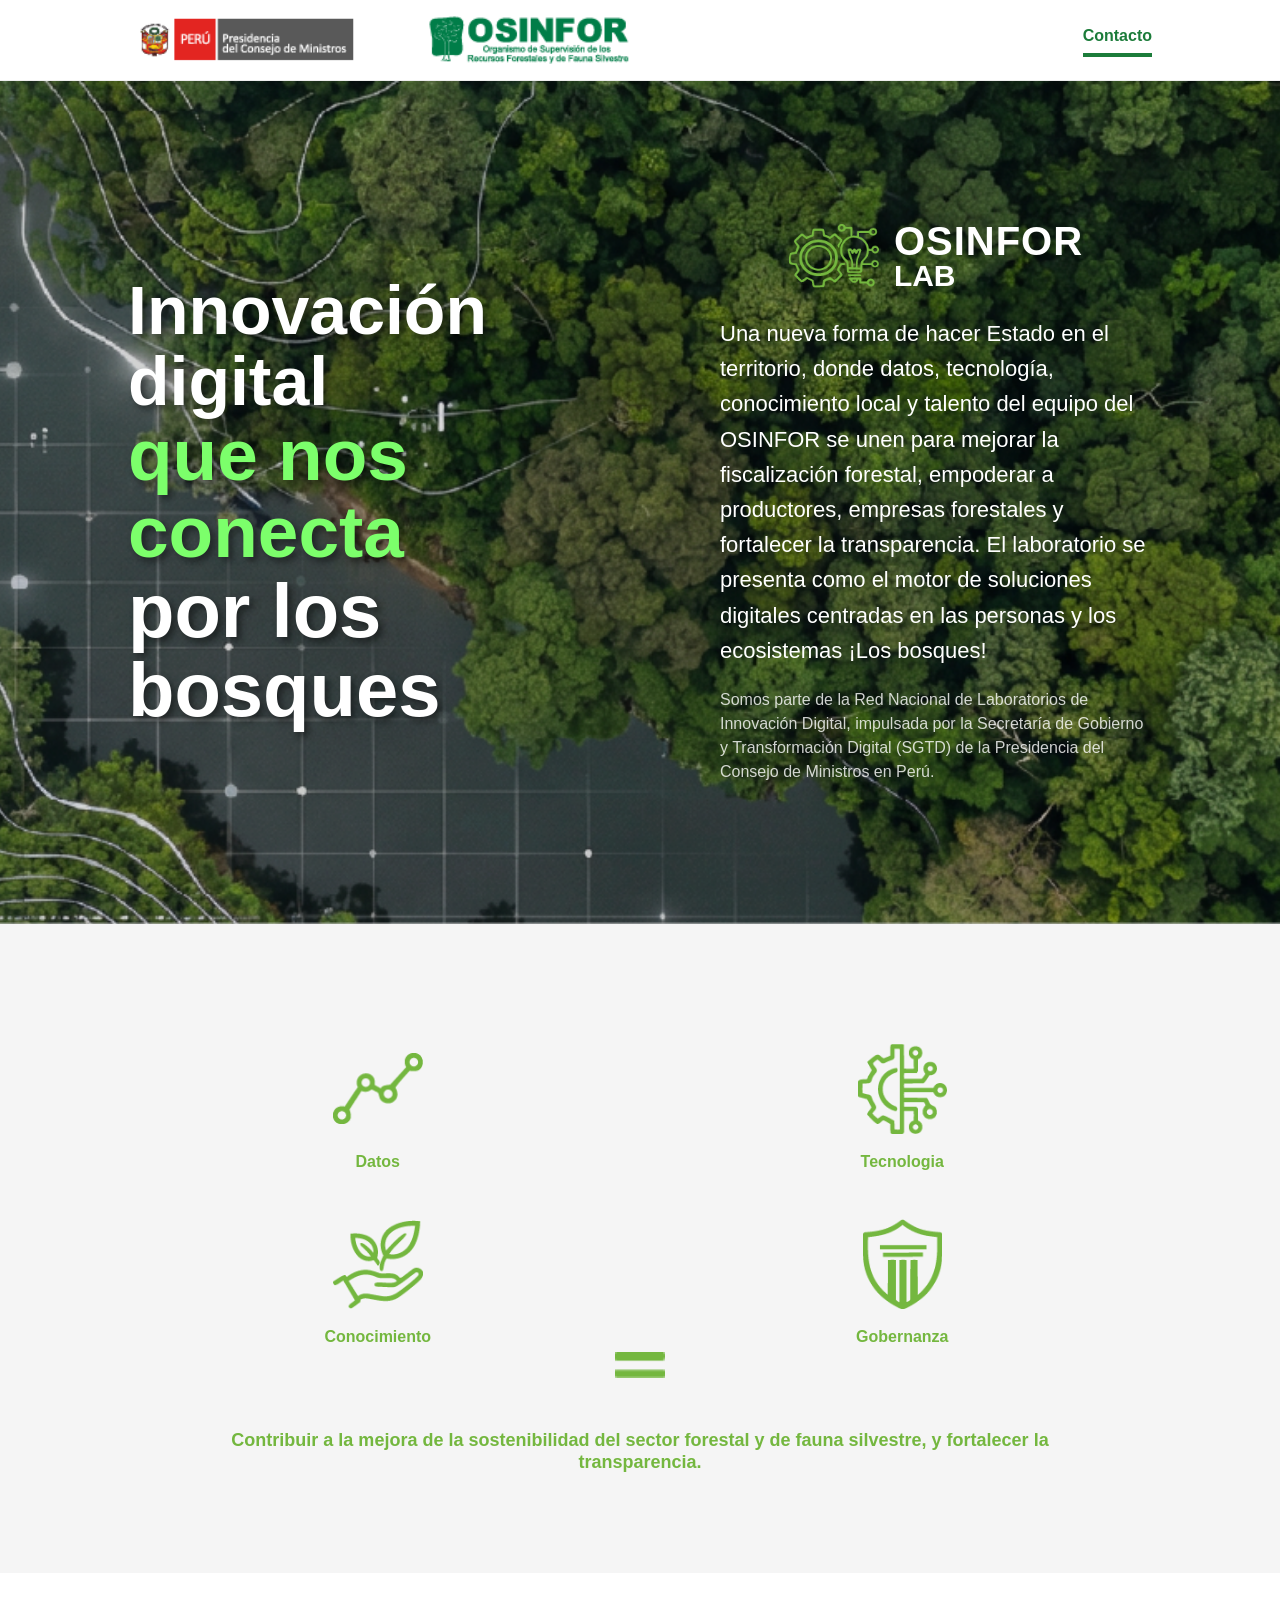
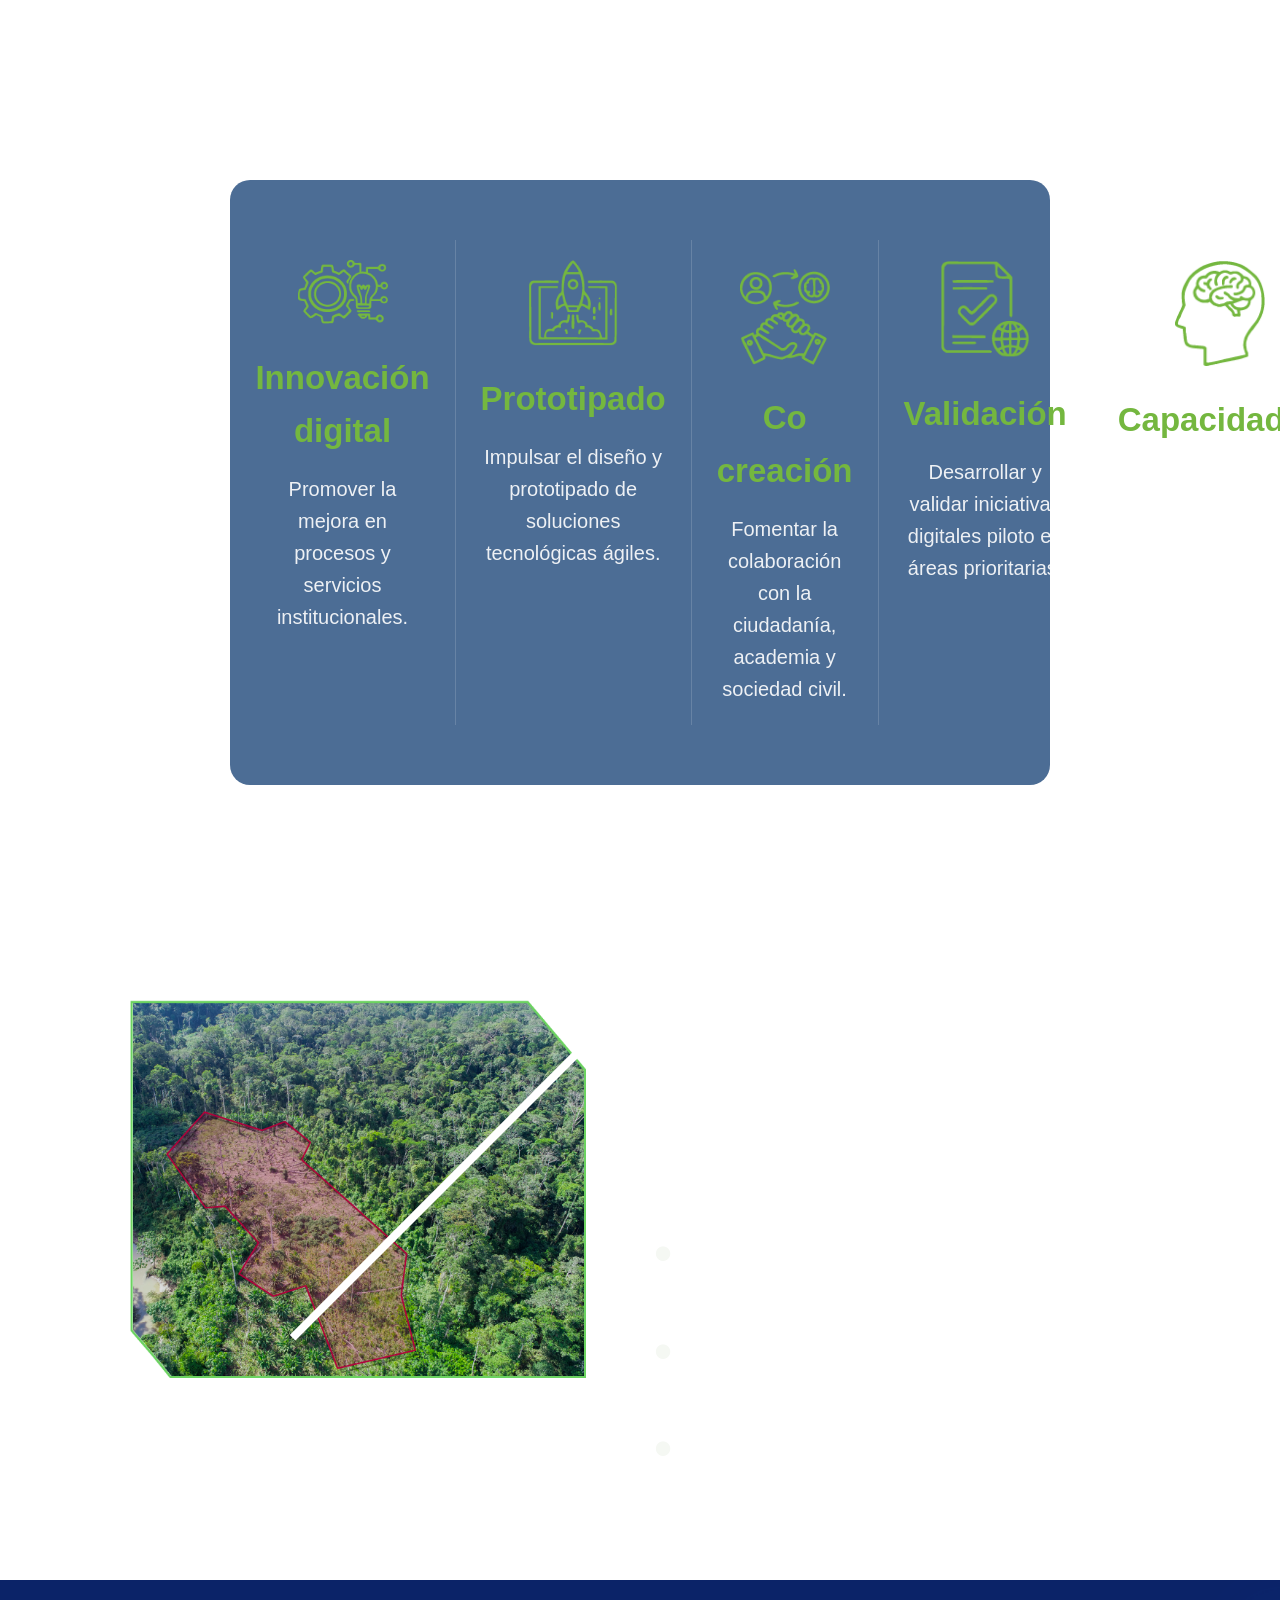
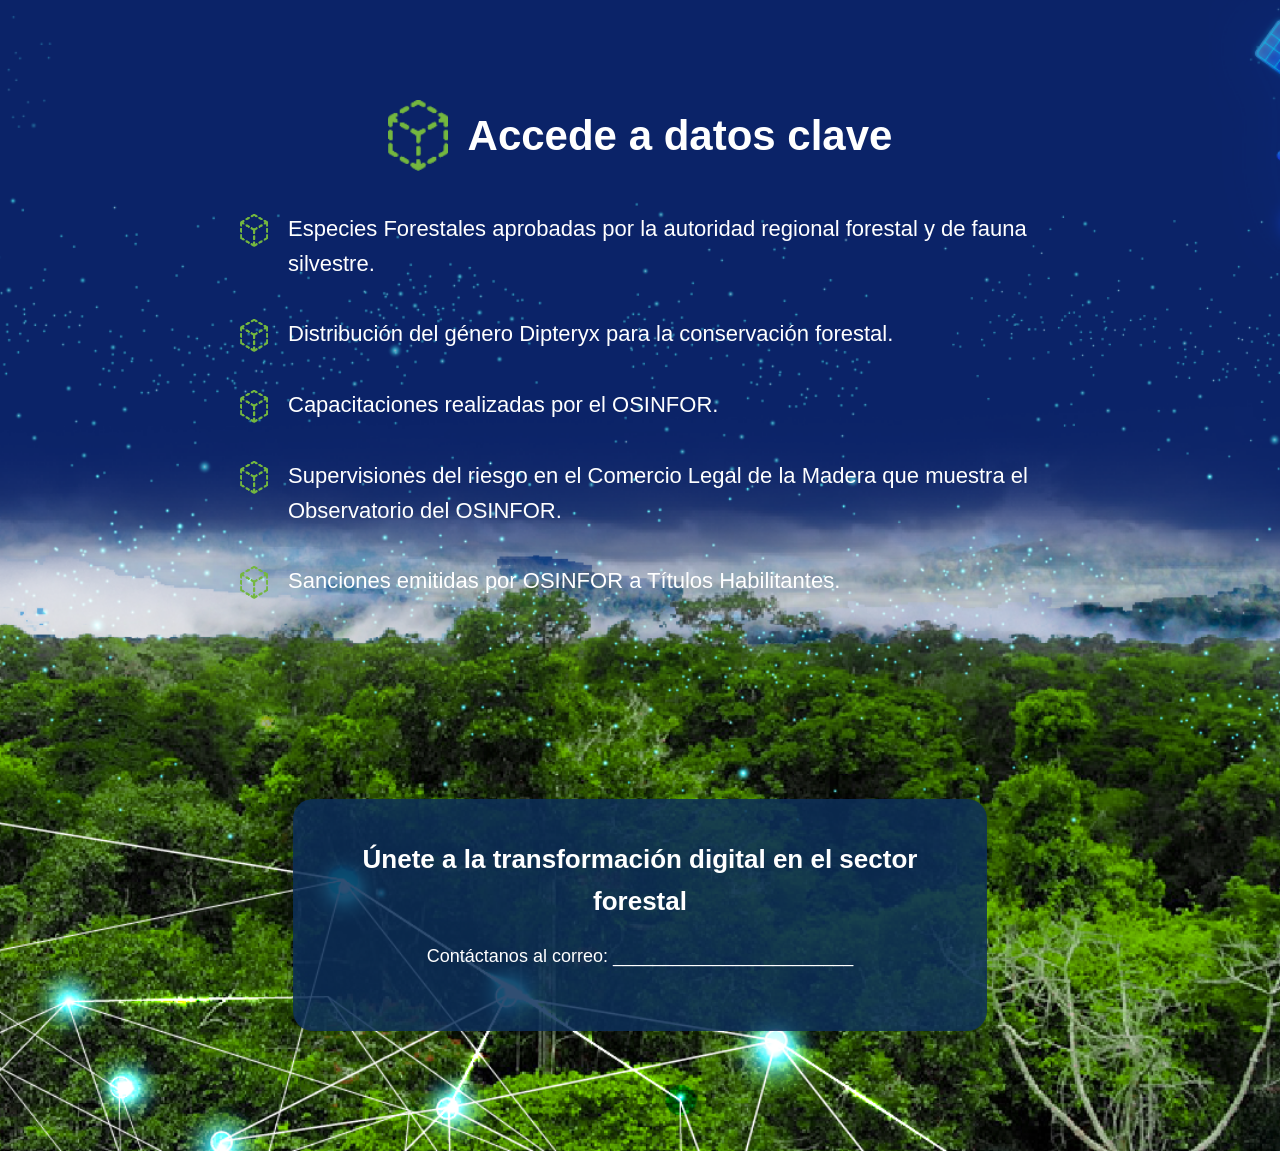
==== index.html @ 1beda63f "first commit" ====
<!DOCTYPE html>
<html lang="es">

<head>
    <meta charset="UTF-8">
    <title>Innovación Digital</title>
    <link rel="stylesheet" href="css/styles.css">
</head>

<body>

    <header class="header">
        <div class="container nav">
            <img src="img/logo_OSINFOR.png" class="logo" alt="Logo">
            <a href="#contacto" class="btn-contacto">Contacto</a>
        </div>
    </header>

    <!-- =========================
        SECCIÓN HERO - OSINFOR LAB
    ========================= -->
    <section class="hero-osinforlab" aria-labelledby="hero-title">
        <div class="hero-overlay"></div>

        <div class="container hero-container">

            <!-- LADO IZQUIERDO -->
            <header class="hero-left">
                <h1 id="hero-title" class="hero-title">
                    <p class="hero-title-start">Innovación digital</p>
                    <p class="hero-title-middle">que nos conecta</p>
                    <p class="hero-title-end">por los bosques</p>
                </h1>
            </header>

            <!-- LADO DERECHO -->
            <div class="hero-right">

                <!-- Marca / Logo -->
                <div class="hero-brand">
                    <img src="icons/icon_5.png" alt="Logo OSINFOR LAB" class="hero-brand-icon">
                    <div class="hero-brand-text">
                        <div>OSINFOR</div>
                        <span>LAB</span>
                    </div>
                </div>

                <!-- Texto principal -->
                <p class="hero-description">
                    Una nueva forma de hacer Estado en el territorio, donde datos, tecnología,
                    conocimiento local y talento del equipo del OSINFOR se unen para mejorar
                    la fiscalización forestal, empoderar a productores, empresas forestales
                    y fortalecer la transparencia. El laboratorio se presenta como el motor
                    de soluciones digitales centradas en las personas y los ecosistemas ¡Los bosques!
                </p>

                <!-- Texto secundario -->
                <p class="hero-note">
                    Somos parte de la Red Nacional de Laboratorios de Innovación Digital,
                    impulsada por la Secretaría de Gobierno y Transformación Digital (SGTD)
                    de la Presidencia del Consejo de Ministros en Perú.
                </p>

            </div>
        </div>
    </section>

    <!-- SECCION RESULTADO -->
    <section class="resultado-section">
        <div class="container">

            <div class="resultado-grid">

                <!-- Grupo de conceptos -->
                <ul class="icon-group">
                    <li class="icon-card">
                        <img src="icons/icon_1.png" alt="Icono de Datos">
                        <h3>Datos</h3>
                    </li>

                    <li class="plus">
                        <img src="icons/icon_plus.png" alt="Más">
                    </li>

                    <li class="icon-card">
                        <img src="icons/icon_2.png" alt="Icono de Tecnologia">
                        <h3>Tecnologia</h3>
                    </li>

                    <li class="plus">
                        <img src="icons/icon_plus.png" alt="Más">
                    </li>

                    <li class="icon-card">
                        <img src="icons/icon_3.png" alt="Icono de Conocimiento">
                        <h3>Conocimiento</h3>
                    </li>

                    <li class="plus">
                        <img src="icons/icon_plus.png" alt="Más">
                    </li>

                    <li class="icon-card">
                        <img src="icons/icon_4.png" alt="Icono de Gobernanza">
                        <h3>Gobernanza</h3>
                    </li>
                </ul>

                <!-- Igual -->
                <div class="igual">
                    <img src="icons/icon_equal.png" alt="Resultado">
                </div>

                <!-- Resultado -->
                <div class="icon-text">
                    <h2>
                        Contribuir a la mejora de la sostenibilidad del sector forestal y de fauna silvestre, y
                        fortalecer la transparencia.
                    </h2>
                </div>

            </div>
        </div>
    </section>

    <!-- OBJETIVOS -->
    <section class="objetivos-section">

        <div class="container">
            <h2 class="titulo-objetivos">Nuestros objetivos:</h2>

            <div class="objetivos-box">

                <div class="objetivo">
                    <img src="icons/icon_5.png" alt="">
                    <h3>Innovación digital</h3>
                    <p>Promover la mejora en procesos y servicios institucionales.</p>
                </div>

                <div class="objetivo">
                    <img src="icons/icon_6.png" alt="">
                    <h3>Prototipado</h3>
                    <p>Impulsar el diseño y prototipado de soluciones tecnológicas ágiles.</p>
                </div>

                <div class="objetivo">
                    <img src="icons/icon_7.png" alt="">
                    <h3>Co creación</h3>
                    <p>Fomentar la colaboración con la ciudadanía, academia y sociedad civil.</p>
                </div>

                <div class="objetivo">
                    <img src="icons/icon_8.png" alt="">
                    <h3>Validación</h3>
                    <p>Desarrollar y validar iniciativas digitales piloto en áreas prioritarias.</p>
                </div>

                <div class="objetivo">
                    <img src="icons/icon_9.png" alt="">
                    <h3>Capacidades</h3>
                    <p>Fortalecer las competencias digitales del personal de la entidad.</p>
                </div>

            </div>

            <!-- EXPERIENCIAS -->
            <div class="experiencias-section">

                <div class="experiencias-grid">

                    <div class="experiencias-img">
                        <img src="img/mapa_tala.png" alt="Experiencias tecnológicas en campo">
                    </div>

                    <div class="experiencias-content">

                        <h2 class="titulo-exp">Experiencias</h2>

                        <h3>Algoritmos de tala y predicción</h3>
                        <p>
                            Modelos predictivos que identifican patrones de riesgo para optimizar la fiscalización.
                        </p>

                        <h3>Plugin de detección de especies</h3>

                        <ul class="experiencia-lista">
                            <li>Tecnología en campo: identificación asistida de especies maderables.</li>
                            <li>Precisión: reducción de errores en la supervisión.</li>
                            <li>Valor público: trazabilidad garantizada.</li>
                        </ul>

                    </div>

                </div>

            </div>
        </div>

    </section>

    <!-- SECCIÓN 4 - DATOS CLAVE -->
    <section class="datos-clave">
        <div class="container datos-content">

            <h2 class="datos-titulo">
                <img src="icons/icon_10.png" alt="Icono datos clave">
                Accede a datos clave
            </h2>

            <ul class="datos-lista">
                <li><img src="icons/icon_10.png" alt=""> Especies Forestales aprobadas por la autoridad regional
                    forestal y de fauna silvestre.</li>
                <li><img src="icons/icon_10.png" alt=""> Distribución del género Dipteryx para la conservación forestal.
                </li>
                <li><img src="icons/icon_10.png" alt=""> Capacitaciones realizadas por el OSINFOR.</li>
                <li><img src="icons/icon_10.png" alt=""> Supervisiones del riesgo en el Comercio Legal de la Madera que
                    muestra el Observatorio del OSINFOR.</li>
                <li><img src="icons/icon_10.png" alt=""> Sanciones emitidas por OSINFOR a Títulos Habilitantes.</li>
            </ul>

            <div class="cta-box" id="contacto">
                <h3>Únete a la transformación digital en el sector forestal</h3>
                <div>Contáctanos al correo: ________________________</div>
            </div>

        </div>
    </section>

</body>

</html>
---- css/styles.css ----
/* =========================
   FUENTES BARLOW
========================= */

@font-face {
    font-family: 'Barlow';
    src: url('assets/fonts/Barlow-Regular.ttf') format('truetype');
    font-weight: 400;
    font-style: normal;
}

@font-face {
    font-family: 'Barlow';
    src: url('assets/fonts/Barlow-Medium.ttf') format('truetype');
    font-weight: 500;
    font-style: normal;
}

@font-face {
    font-family: 'Barlow';
    src: url('assets/fonts/Barlow-SemiBold.ttf') format('truetype');
    font-weight: 600;
    font-style: normal;
}

@font-face {
    font-family: 'Barlow';
    src: url('assets/fonts/Barlow-Bold.ttf') format('truetype');
    font-weight: 700;
    font-style: normal;
}


html {
    scroll-behavior: smooth;
}


/* =========================
RESET
========================= */
* {
    margin: 0;
    padding: 0;
    box-sizing: border-box;
}

body {
    font-family: 'Barlow', sans-serif;
    line-height: 1.6;
}

.container {
    width: 80%;
    max-width: 1800px;
    margin: auto;
}

/* =========================
HEADER START
========================= */
.header {
    background: #fff;
    padding: 15px 0;
    border-bottom: 1px solid #eee;
}

.nav {
    display: flex;
    justify-content: space-between;
    align-items: center;
}

.logo {
    height: 50px;
}

.nav a {
    text-decoration: none;
    color: #1c7c3a;
    font-weight: bold;
    border-bottom: 4px solid #1c7c3a;
    padding-bottom: 4px;
}

/* =========================
HEADER END
========================= */


/* =========================
HERO OSINFORLAB START
========================= */

.hero-osinforlab {
    position: relative;
    background: url('../img/fondo_1.png') center/cover no-repeat;
    padding: 140px 0;
    color: #fff;
}

.hero-overlay {
    position: absolute;
    inset: 0;
    background: rgba(0, 0, 0, 0.15);
}

.hero-container {
    position: relative;
    display: flex;
    justify-content: space-between;
    align-items: center;
    gap: 80px;
    z-index: 2;
}

/* IZQUIERDA */

.hero-left {
    width: 50%;
}

.hero-title {
    font-size: 68px;
    font-weight: 800;
    line-height: 1.05;
}

.hero-title-start {
    font-size: 68px;
}

.hero-title-middle {
    font-size: 73px;
    color: #7CFF6B;
}

.hero-title-end {
    font-size: 76px;
}

.hero-title-start,
.hero-title-middle,
.hero-title-end {
    text-shadow: 4px 4px 7px rgba(0, 0, 0, 0.45);
}

/* DERECHA */

.hero-right {
    flex: 1;
    width: 50%;

    display: flex;
    flex-direction: column;
    align-items: center;
}

/* Marca superior */

.hero-brand {
    display: flex;
    align-items: center;
    gap: 15px;
    margin-bottom: 25px;
}

.hero-brand-icon {
    width: 90px;
}

.hero-brand-text {
    line-height: 1;
}

.hero-brand-text div {
    font-size: 40px;
    font-weight: 800;
    letter-spacing: 1px;
}

.hero-brand-text span {
    font-size: 30px;
    font-weight: 800;
}

/* Texto principal */

.hero-description {
    font-size: 22px;
    line-height: 1.6;
    margin-bottom: 20px;
    text-align: left;
}

/* Texto inferior pequeño */

.hero-note {
    font-size: 16px;
    opacity: 0.8;
    line-height: 1.5;
}

/* =========================
HERO OSINFORLAB END
========================= */


/* =========================
SECCIÓN 2 - RESULTADO START
========================= */

.resultado-section {
    padding: 100px 0;
    background: #f5f5f5;
}

.resultado-grid {
    display: grid;
    grid-template-columns: 60% 6% 34%;
    align-items: center;
    gap: 20px;
}

/* Grupo horizontal */
.icon-group {
    display: flex;
    align-items: center;
    justify-content: center;
    gap: 30px;
    list-style: none;
    padding: 0;
    margin: 0;
}

/* Cada tarjeta */
.icon-card {
    display: flex;
    flex-direction: column;
    align-items: center;
    justify-content: flex-start;
    text-align: center;
    width: 120px;
    padding: 0px 80px 0px 80px;
}

/* Contenedor fijo para el icono */
.icon-card img {
    width: 90px;
    height: 90px;
    object-fit: contain;
    margin-bottom: 15px;
}

/* Texto alineado perfectamente */
.icon-card h3 {
    font-size: 28px;
    color: #74b73f;
    font-weight: bold;
    margin: 0;
}

/* Icono plus */
.plus {
    margin-top: -50px;
}

.plus img {
    width: 40px;
    height: 40px;
    object-fit: contain;
}

/* Igual */
.igual {
    display: flex;
    justify-content: center;
    align-items: center;
    margin-top: -50px;
}

.igual img {
    width: 100%;
    max-width: 50px;
    height: auto;
}

/* Texto resultado centrado vertical y horizontal */
.icon-text {
    display: flex;
    justify-content: center;
    align-items: center;
    text-align: center;
}

.icon-text h2 {
    color: #74b73f;
    font-size: 27px;
    font-weight: bold;
    max-width: 90%;
    line-height: 1.2;
}

/* =========================
SECCIÓN 2 - RESULTADO END
========================= */


/* =========================
SECCIÓN 3 - OBJETIVOS START
========================= */

.objetivos-section {
    padding: 100px 0;
    text-align: center;
    background: url('../img/fondo_2.png') center/cover no-repeat;
}

.titulo-objetivos {
    font-size: 42px;
    margin-bottom: 40px;
    color: white;
}

.objetivos-box {
    background: rgba(16, 60, 114, 0.75);
    border-radius: 20px;
    padding: 60px 0px;
    display: grid;
    grid-template-columns: repeat(5, 1fr);
    gap: 0;
    color: white;
    width: 80%;
    margin: 0 auto;
}

/* Cada columna */
.objetivo {
    padding: 20px 25px;
    text-align: center;
    border-right: 1px solid rgba(255, 255, 255, 0.15);
}

/* Quitar línea del último */
.objetivo:last-child {
    border-right: none;
}

.objetivo img {
    width: 90px;
    margin-bottom: 20px;
}

.objetivo h3 {
    color: #74b73f;
    margin-bottom: 15px;
    font-size: 33px;
}

.objetivo p {
    font-size: 20px;
    opacity: 0.9;
}

/* CONTENEDOR GENERAL */
.experiencias-section {
    margin-top: 120px;
}

/* GRID 2 COLUMNAS */
.experiencias-grid {
    display: grid;
    grid-template-columns: 45% 55%;
    align-items: center;
    gap: 60px;
}

/* IMAGEN */
.experiencias-img img {
    width: 100%;
    height: auto;

    clip-path: polygon(0% 0%,
            92% 0%,
            100% 8%,
            100% 100%,
            8% 100%,
            0% 92%);
}

/* CONTENIDO */
.experiencias-content {
    text-align: left;
}

.experiencias-content h2 {
    margin-bottom: 25px;
    font-size: 51px;
    color: white;
}

.experiencias-content h3 {
    margin-top: 25px;
    margin-bottom: 10px;
    font-size: 28px;
    color: white;
    font-weight: bold;
}

.experiencias-content p {
    line-height: 1;
    font-size: 28px;
    color: white;
}

/* LISTA */
.experiencia-lista {
    list-style: none;
    padding-left: 25px;
    margin-top: 15px;
    font-size: 28px;
    color: white;
}

.experiencia-lista li {
    font-family: 'Barlow', sans-serif;
    font-weight: 500;
    font-size: 28px;
    position: relative;
    margin-bottom: 8px;
}

.experiencia-lista li::before {
    content: "•";
    position: absolute;
    left: -20px;
    top: -5px;
    font-size: 1.9em;
    color: #f5f8f3;
    line-height: 1;
}

/* Linea de experiencias a la imagen */
.titulo-exp {
    position: relative;
    display: inline-block;
    font-size: 42px;
    color: white;
}

.titulo-exp::before {
    content: "";
    position: absolute;
    height: 8px;
    background: white;
    left: 0;
    bottom: 0;
    width: 100%;
}

.titulo-exp::after {
    content: "";
    position: absolute;
    width: 500px;
    height: 8px;
    background: white;
    bottom: 0;
    right: 100%;
    transform-origin: right bottom;
    transform: rotate(-45deg);
}

/* =========================
SECCIÓN 3 - OBJETIVOS END
========================= */


/* =========================
SECCIÓN 4 - DATOS CLAVE START
========================= */
.datos-clave {
    background: url('../img/fondo_3.png') top center / cover no-repeat;
    padding: 120px 20px;
    color: white;
    text-align: center;
}

/* TÍTULO */
.datos-titulo {
    display: flex;
    align-items: center;
    justify-content: center;
    font-size: 42px;
    gap: 20px;
    margin-bottom: 40px;
}

.datos-titulo img {
    width: 60px;
    height: auto;
}

/* LISTA */
.datos-lista {
    list-style: none;
    padding: 0;
    margin-bottom: 60px;
    max-width: 800px;
    margin-left: auto;
    margin-right: auto;
    text-align: left;
}

.datos-lista li {
    display: flex;
    align-items: flex-start;
    gap: 20px;
    font-size: 22px;
    margin-bottom: 35px;
}

.datos-lista li img {
    width: 28px;
    margin-top: 3px;
}

/* CTA TRANSPARENTE */
.cta-box {
    background: rgba(12, 47, 90, 0.85);
    padding: 40px;
    border-radius: 20px;
    max-width: 70%;
    margin: 200px auto auto auto;
}

.cta-box h3 {
    margin-bottom: 20px;
    font-size: 26px;
}

.cta-box div {
    margin-bottom: 20px;
    font-size: 18px;
}

.cta-box button {
    padding: 12px 35px;
    background: #1c7c3a;
    border: none;
    color: white;
    border-radius: 30px;
    cursor: pointer;
    font-weight: bold;
}

.cta-box button:hover {
    background: #145c2a;
}

/* =========================
SECCIÓN 4 - DATOS CLAVE END
========================= */


/* =====================================================
8. RESPONSIVE
===================================================== */

@media (max-width: 1024px) {

    .hero-container {
        flex-direction: column;
        gap: 40px;
    }

    .hero-left,
    .hero-right {
        width: 100%;
    }

    .resultado-grid {
        grid-template-columns: 1fr;
    }

    .objetivos-box {
        grid-template-columns: repeat(2, 1fr);
    }
}

@media (max-width: 768px) {

    .objetivos-box {
        grid-template-columns: 1fr;
    }

    .cta-box {
        max-width: 95%;
    }
}


/* ==========================================
RESULTADO - MOBILE 2 POR FILA
========================================== */

@media (max-width: 1500px) {

    .resultado-grid {
        grid-template-columns: 1fr;
        gap: 40px;
    }

    .icon-group {
        display: grid;
        grid-template-columns: repeat(2, 1fr);
        gap: 25px;
        justify-items: center;
    }

    .plus {
        display: none;
    }

    .icon-card {
        width: 100%;
        padding: 0;
        margin-top: 20px;
    }

    .icon-card h3 {
        font-size: 16px;
    }

    .icon-text h2 {
        font-size: 18px;
    }
}
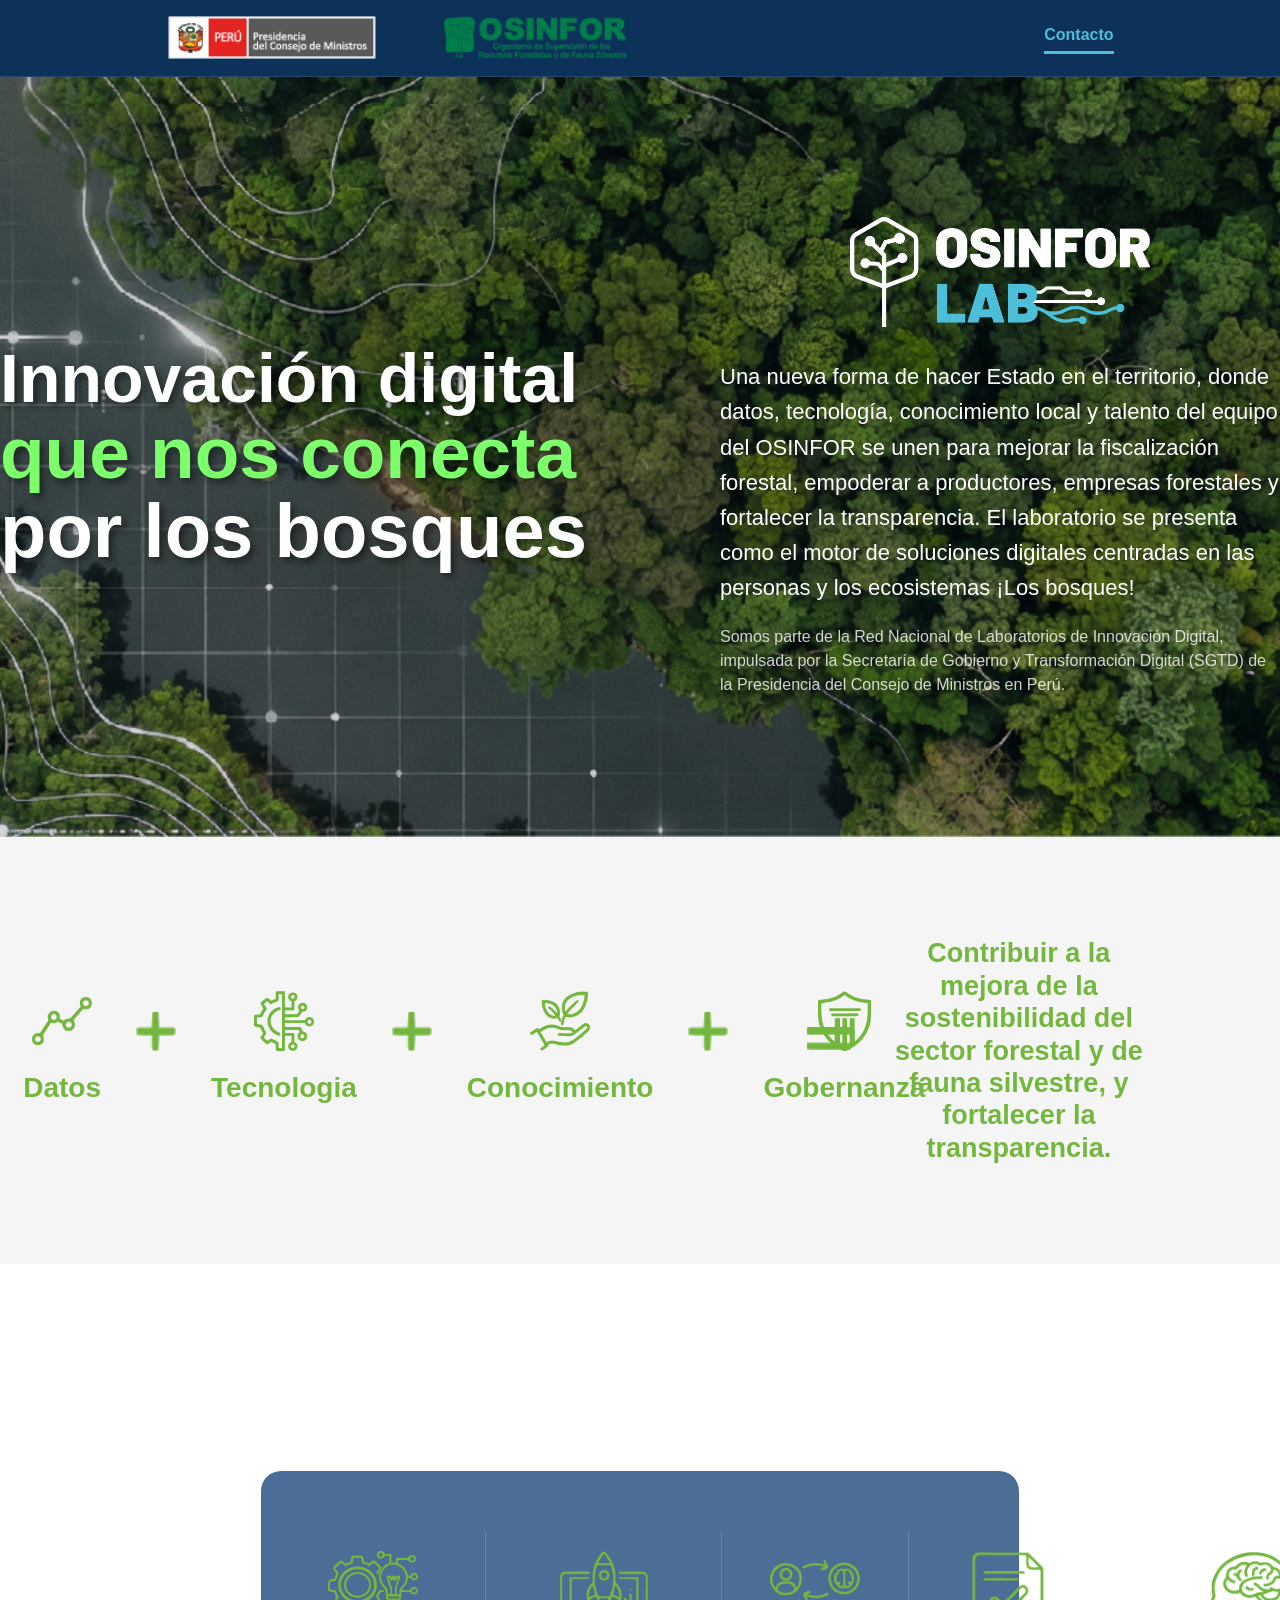
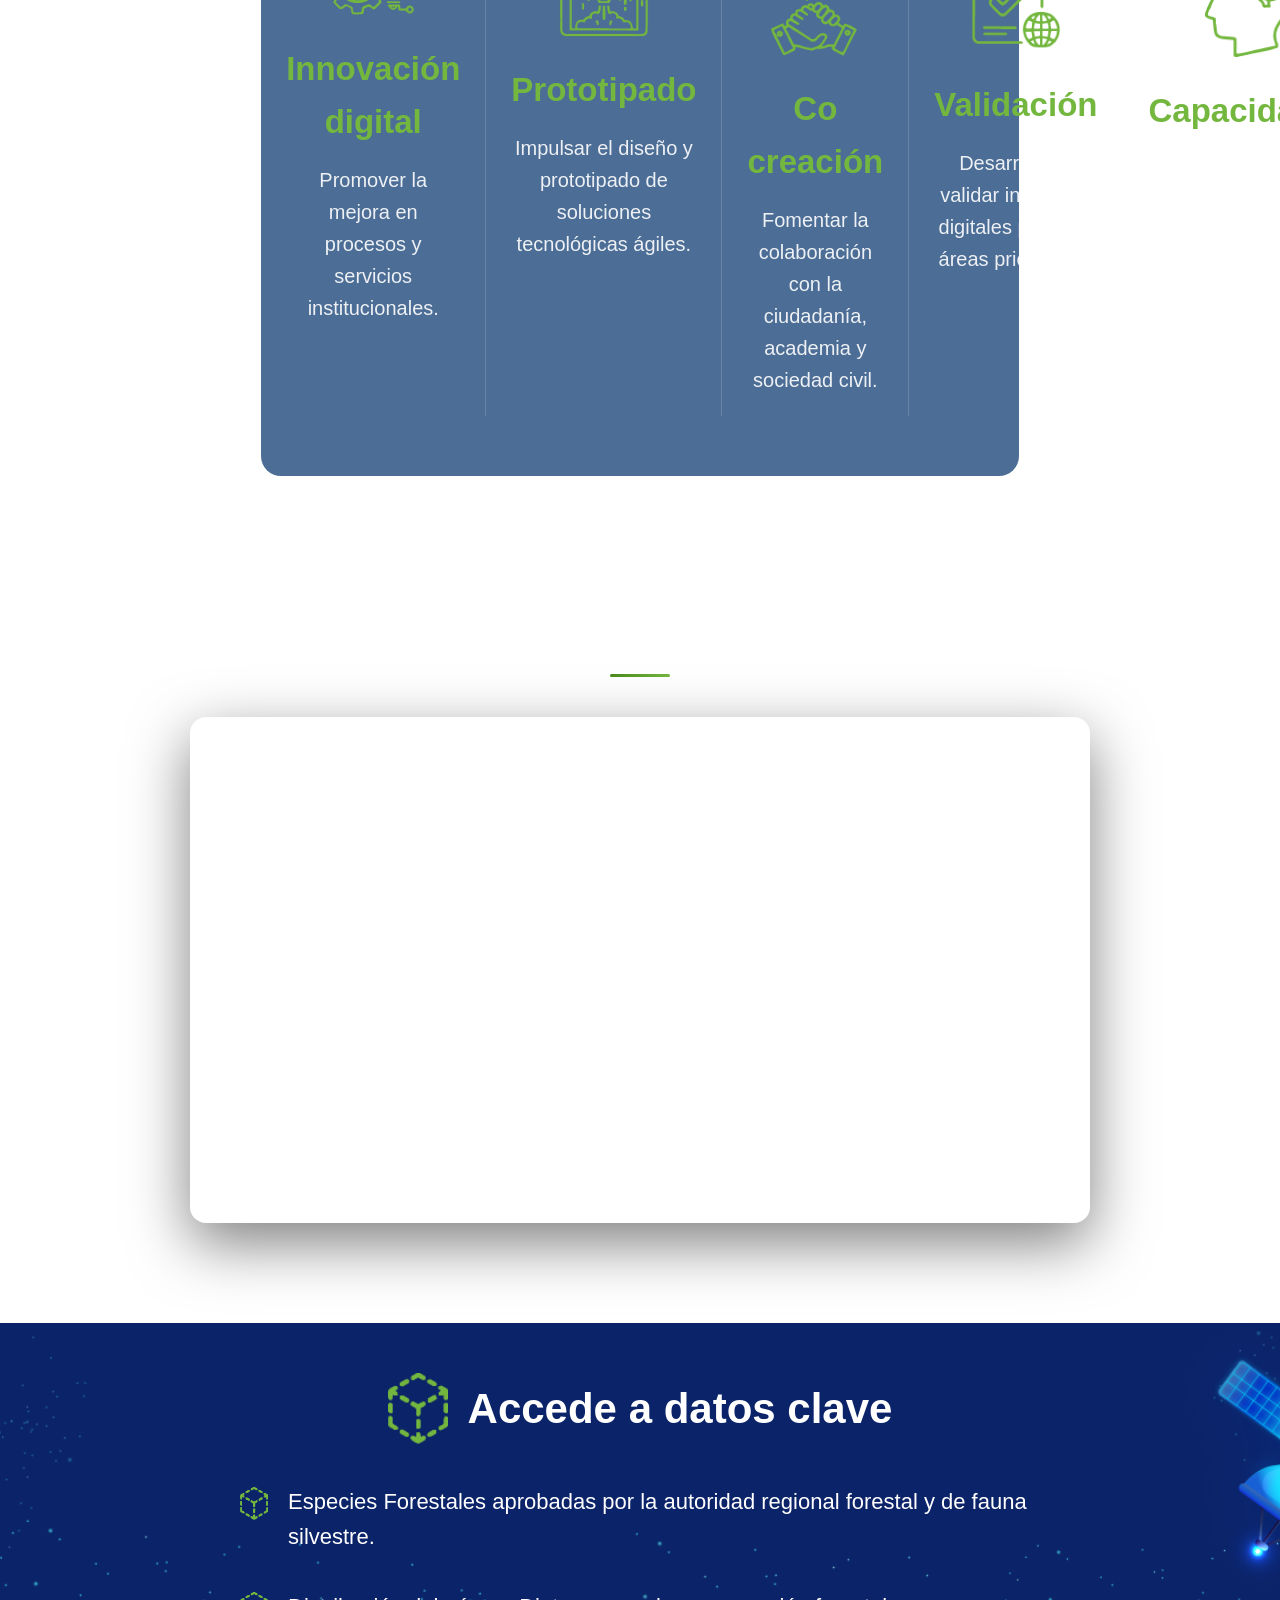
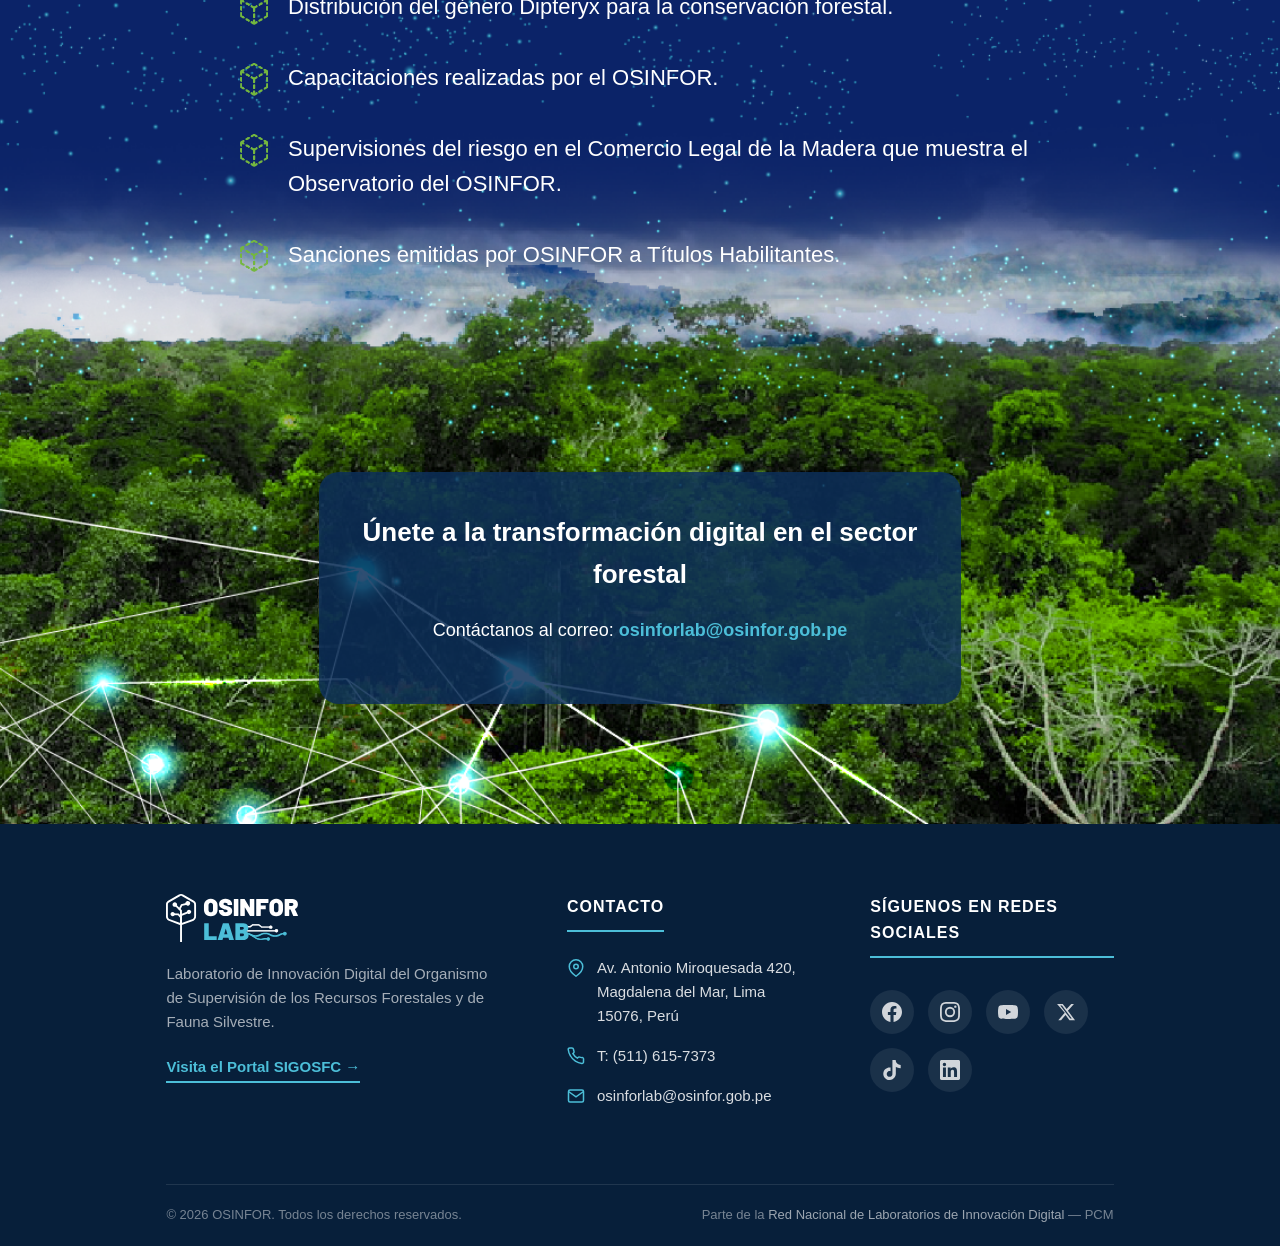
==== commit 28ac983a: "feature/ add new design" ====
--- a/index.html
+++ b/index.html
@@ -3,7 +3,8 @@
 
 <head>
     <meta charset="UTF-8">
-    <title>Innovación Digital</title>
+    <meta name="viewport" content="width=device-width, initial-scale=1.0">
+    <title>OSINFOR LAB — Innovación Digital</title>
     <link rel="stylesheet" href="css/styles.css">
 </head>
 
@@ -11,7 +12,7 @@
 
     <header class="header">
         <div class="container nav">
-            <img src="img/logo_OSINFOR.png" class="logo" alt="Logo">
+            <img src="img/logo_OSINFOR.png" class="logo" alt="OSINFOR">
             <a href="#contacto" class="btn-contacto">Contacto</a>
         </div>
     </header>
@@ -38,11 +39,7 @@
 
                 <!-- Marca / Logo -->
                 <div class="hero-brand">
-                    <img src="icons/icon_5.png" alt="Logo OSINFOR LAB" class="hero-brand-icon">
-                    <div class="hero-brand-text">
-                        <div>OSINFOR</div>
-                        <span>LAB</span>
-                    </div>
+                    <img src="img/osinforlab_logo.png" alt="OSINFOR LAB" class="hero-brand-logo">
                 </div>
 
                 <!-- Texto principal -->
@@ -51,7 +48,7 @@
                     conocimiento local y talento del equipo del OSINFOR se unen para mejorar
                     la fiscalización forestal, empoderar a productores, empresas forestales
                     y fortalecer la transparencia. El laboratorio se presenta como el motor
-                    de soluciones digitales centradas en las personas y los ecosistemas ¡Los bosques!
+                    de soluciones digitales centradas en las personas y los ecosistemas <span class="nowrap">¡Los bosques!</span>
                 </p>
 
                 <!-- Texto secundario -->
@@ -72,7 +69,7 @@
             <div class="resultado-grid">
 
                 <!-- Grupo de conceptos -->
-                <ul class="icon-group">
+                <ul class="icon-group reveal-stagger">
                     <li class="icon-card">
                         <img src="icons/icon_1.png" alt="Icono de Datos">
                         <h3>Datos</h3>
@@ -107,12 +104,12 @@
                 </ul>
 
                 <!-- Igual -->
-                <div class="igual">
+                <div class="igual reveal">
                     <img src="icons/icon_equal.png" alt="Resultado">
                 </div>
 
                 <!-- Resultado -->
-                <div class="icon-text">
+                <div class="icon-text reveal">
                     <h2>
                         Contribuir a la mejora de la sostenibilidad del sector forestal y de fauna silvestre, y
                         fortalecer la transparencia.
@@ -127,9 +124,9 @@
     <section class="objetivos-section">
 
         <div class="container">
-            <h2 class="titulo-objetivos">Nuestros objetivos:</h2>
-
-            <div class="objetivos-box">
+            <h2 class="titulo-objetivos reveal">Nuestros objetivos:</h2>
+
+            <div class="objetivos-box reveal-stagger">
 
                 <div class="objetivo">
                     <img src="icons/icon_5.png" alt="">
@@ -166,31 +163,17 @@
             <!-- EXPERIENCIAS -->
             <div class="experiencias-section">
 
-                <div class="experiencias-grid">
-
-                    <div class="experiencias-img">
-                        <img src="img/mapa_tala.png" alt="Experiencias tecnológicas en campo">
-                    </div>
-
-                    <div class="experiencias-content">
-
-                        <h2 class="titulo-exp">Experiencias</h2>
-
-                        <h3>Algoritmos de tala y predicción</h3>
-                        <p>
-                            Modelos predictivos que identifican patrones de riesgo para optimizar la fiscalización.
-                        </p>
-
-                        <h3>Plugin de detección de especies</h3>
-
-                        <ul class="experiencia-lista">
-                            <li>Tecnología en campo: identificación asistida de especies maderables.</li>
-                            <li>Precisión: reducción de errores en la supervisión.</li>
-                            <li>Valor público: trazabilidad garantizada.</li>
-                        </ul>
-
-                    </div>
-
+                <h2 class="titulo-exp reveal">Experiencias</h2>
+
+                <div class="video-container reveal">
+                    <iframe
+                        src="https://www.youtube.com/embed/fBPRSgDvqA4"
+                        title="OSINFOR LAB — Experiencias"
+                        frameborder="0"
+                        allow="accelerometer; autoplay; clipboard-write; encrypted-media; gyroscope; picture-in-picture; web-share"
+                        allowfullscreen
+                        loading="lazy">
+                    </iframe>
                 </div>
 
             </div>
@@ -202,30 +185,136 @@
     <section class="datos-clave">
         <div class="container datos-content">
 
-            <h2 class="datos-titulo">
+            <h2 class="datos-titulo reveal">
                 <img src="icons/icon_10.png" alt="Icono datos clave">
                 Accede a datos clave
             </h2>
 
-            <ul class="datos-lista">
-                <li><img src="icons/icon_10.png" alt=""> Especies Forestales aprobadas por la autoridad regional
-                    forestal y de fauna silvestre.</li>
-                <li><img src="icons/icon_10.png" alt=""> Distribución del género Dipteryx para la conservación forestal.
-                </li>
-                <li><img src="icons/icon_10.png" alt=""> Capacitaciones realizadas por el OSINFOR.</li>
-                <li><img src="icons/icon_10.png" alt=""> Supervisiones del riesgo en el Comercio Legal de la Madera que
-                    muestra el Observatorio del OSINFOR.</li>
-                <li><img src="icons/icon_10.png" alt=""> Sanciones emitidas por OSINFOR a Títulos Habilitantes.</li>
+            <ul class="datos-lista reveal-stagger">
+                <li>
+                    <img src="icons/icon_10.png" alt="">
+                    <a href="https://www.datosabiertos.gob.pe/dataset/especies-forestales-aprobadas-por-la-autoridad-regional-forestal-y-de-fauna-silvestre" target="_blank" rel="noopener noreferrer">
+                        Especies Forestales aprobadas por la autoridad regional forestal y de fauna silvestre.
+                    </a>
+                </li>
+                <li>
+                    <img src="icons/icon_10.png" alt="">
+                    <a href="https://www.datosabiertos.gob.pe/dataset/distribucion-del-genero-dipteryx-para-la-conservacion-forestal" target="_blank" rel="noopener noreferrer">
+                        Distribución del género Dipteryx para la conservación forestal.
+                    </a>
+                </li>
+                <li>
+                    <img src="icons/icon_10.png" alt="">
+                    <a href="https://www.datosabiertos.gob.pe/dataset/capacitaciones-realizadas-por-el-osinfor" target="_blank" rel="noopener noreferrer">
+                        Capacitaciones realizadas por el OSINFOR.
+                    </a>
+                </li>
+                <li>
+                    <img src="icons/icon_10.png" alt="">
+                    <a href="https://www.datosabiertos.gob.pe/dataset/supervisiones-del-riesgo-en-el-comercio-legal-de-la-madera" target="_blank" rel="noopener noreferrer">
+                        Supervisiones del riesgo en el Comercio Legal de la Madera que muestra el Observatorio del OSINFOR.
+                    </a>
+                </li>
+                <li>
+                    <img src="icons/icon_10.png" alt="">
+                    <a href="https://www.datosabiertos.gob.pe/dataset/sanciones-emitidas-por-osinfor-a-titulos-habilitantes" target="_blank" rel="noopener noreferrer">
+                        Sanciones emitidas por OSINFOR a Títulos Habilitantes.
+                    </a>
+                </li>
             </ul>
 
-            <div class="cta-box" id="contacto">
+            <div class="cta-box reveal" id="contacto">
                 <h3>Únete a la transformación digital en el sector forestal</h3>
-                <div>Contáctanos al correo: ________________________</div>
+                <div>Contáctanos al correo: <a href="mailto:osinforlab@osinfor.gob.pe" class="cta-email">osinforlab@osinfor.gob.pe</a></div>
             </div>
 
         </div>
     </section>
 
+
+    <!-- FOOTER -->
+    <footer class="site-footer">
+        <div class="container footer-grid">
+
+            <!-- Logo + descripción -->
+            <div class="footer-brand">
+                <img src="img/osinforlab_logo_mini.svg" alt="OSINFOR LAB" class="footer-logo">
+                <p>Laboratorio de Innovación Digital del Organismo de Supervisión de los Recursos Forestales y de Fauna Silvestre.</p>
+                <a href="https://sigosfc.osinfor.gob.pe/" target="_blank" rel="noopener noreferrer" class="footer-sigosfc">
+                    Visita el Portal SIGOSFC →
+                </a>
+            </div>
+
+            <!-- Contacto -->
+            <div class="footer-contact">
+                <h4>Contacto</h4>
+                <address>
+                    <p>
+                        <svg viewBox="0 0 24 24" fill="none" stroke="currentColor" stroke-width="2" aria-hidden="true"><path d="M21 10c0 7-9 13-9 13s-9-6-9-13a9 9 0 0 1 18 0z"/><circle cx="12" cy="10" r="3"/></svg>
+                        Av. Antonio Miroquesada 420,<br>Magdalena del Mar, Lima 15076, Perú
+                    </p>
+                    <p>
+                        <svg viewBox="0 0 24 24" fill="none" stroke="currentColor" stroke-width="2" aria-hidden="true"><path d="M22 16.92v3a2 2 0 0 1-2.18 2 19.79 19.79 0 0 1-8.63-3.07A19.5 19.5 0 0 1 4.69 12a19.79 19.79 0 0 1-3.07-8.67A2 2 0 0 1 3.6 1.18h3a2 2 0 0 1 2 1.72 12.84 12.84 0 0 0 .7 2.81 2 2 0 0 1-.45 2.11L7.91 8.77a16 16 0 0 0 6 6l.85-.85a2 2 0 0 1 2.11-.45 12.84 12.84 0 0 0 2.81.7A2 2 0 0 1 22 16.92z"/></svg>
+                        T: (511) 615-7373
+                    </p>
+                    <p>
+                        <svg viewBox="0 0 24 24" fill="none" stroke="currentColor" stroke-width="2" aria-hidden="true"><path d="M4 4h16c1.1 0 2 .9 2 2v12c0 1.1-.9 2-2 2H4c-1.1 0-2-.9-2-2V6c0-1.1.9-2 2-2z"/><polyline points="22,6 12,13 2,6"/></svg>
+                        <a href="mailto:osinforlab@osinfor.gob.pe">osinforlab@osinfor.gob.pe</a>
+                    </p>
+                </address>
+            </div>
+
+            <!-- Redes sociales -->
+            <div class="footer-social">
+                <h4>Síguenos en redes sociales</h4>
+                <div class="social-links">
+                    <a href="https://www.facebook.com/osinfor" target="_blank" rel="noopener noreferrer" aria-label="Facebook" class="social-icon">
+                        <svg viewBox="0 0 24 24" fill="currentColor"><path d="M24 12.073c0-6.627-5.373-12-12-12s-12 5.373-12 12c0 5.99 4.388 10.954 10.125 11.854v-8.385H7.078v-3.47h3.047V9.43c0-3.007 1.792-4.669 4.533-4.669 1.312 0 2.686.235 2.686.235v2.953H15.83c-1.491 0-1.956.925-1.956 1.874v2.25h3.328l-.532 3.47h-2.796v8.385C19.612 23.027 24 18.062 24 12.073z"/></svg>
+                    </a>
+                    <a href="https://www.instagram.com/osinfor_peru/" target="_blank" rel="noopener noreferrer" aria-label="Instagram" class="social-icon">
+                        <svg viewBox="0 0 24 24" fill="currentColor"><path d="M12 2.163c3.204 0 3.584.012 4.85.07 3.252.148 4.771 1.691 4.919 4.919.058 1.265.069 1.645.069 4.849 0 3.205-.012 3.584-.069 4.849-.149 3.225-1.664 4.771-4.919 4.919-1.266.058-1.644.07-4.85.07-3.204 0-3.584-.012-4.849-.07-3.26-.149-4.771-1.699-4.919-4.92-.058-1.265-.07-1.644-.07-4.849 0-3.204.013-3.583.07-4.849.149-3.227 1.664-4.771 4.919-4.919 1.266-.057 1.645-.069 4.849-.069zM12 0C8.741 0 8.333.014 7.053.072 2.695.272.273 2.69.073 7.052.014 8.333 0 8.741 0 12c0 3.259.014 3.668.072 4.948.2 4.358 2.618 6.78 6.98 6.98C8.333 23.986 8.741 24 12 24c3.259 0 3.668-.014 4.948-.072 4.354-.2 6.782-2.618 6.979-6.98.059-1.28.073-1.689.073-4.948 0-3.259-.014-3.667-.072-4.947-.196-4.354-2.617-6.78-6.979-6.98C15.668.014 15.259 0 12 0zm0 5.838a6.162 6.162 0 1 0 0 12.324 6.162 6.162 0 0 0 0-12.324zM12 16a4 4 0 1 1 0-8 4 4 0 0 1 0 8zm6.406-11.845a1.44 1.44 0 1 0 0 2.881 1.44 1.44 0 0 0 0-2.881z"/></svg>
+                    </a>
+                    <a href="https://www.youtube.com/c/OSINFORPERU" target="_blank" rel="noopener noreferrer" aria-label="YouTube" class="social-icon">
+                        <svg viewBox="0 0 24 24" fill="currentColor"><path d="M23.495 6.205a3.007 3.007 0 0 0-2.088-2.088c-1.87-.501-9.396-.501-9.396-.501s-7.507-.01-9.396.501A3.007 3.007 0 0 0 .527 6.205a31.247 31.247 0 0 0-.522 5.805 31.247 31.247 0 0 0 .522 5.783 3.007 3.007 0 0 0 2.088 2.088c1.868.502 9.396.502 9.396.502s7.506 0 9.396-.502a3.007 3.007 0 0 0 2.088-2.088 31.247 31.247 0 0 0 .5-5.783 31.247 31.247 0 0 0-.5-5.805zM9.609 15.601V8.408l6.264 3.602z"/></svg>
+                    </a>
+                    <a href="https://x.com/OsinforPeru" target="_blank" rel="noopener noreferrer" aria-label="X (Twitter)" class="social-icon">
+                        <svg viewBox="0 0 24 24" fill="currentColor"><path d="M18.244 2.25h3.308l-7.227 8.26 8.502 11.24H16.17l-4.714-6.231-5.401 6.231H2.744l7.73-8.835L1.254 2.25H8.08l4.713 6.231zm-1.161 17.52h1.833L7.084 4.126H5.117z"/></svg>
+                    </a>
+                    <a href="https://tiktok.com/@osinfor" target="_blank" rel="noopener noreferrer" aria-label="TikTok" class="social-icon">
+                        <svg viewBox="0 0 24 24" fill="currentColor"><path d="M12.525.02c1.31-.02 2.61-.01 3.91-.02.08 1.53.63 3.09 1.75 4.17 1.12 1.11 2.7 1.62 4.24 1.79v4.03c-1.44-.05-2.89-.35-4.2-.97-.57-.26-1.1-.59-1.62-.93-.01 2.92.01 5.84-.02 8.75-.08 1.4-.54 2.79-1.35 3.94-1.31 1.92-3.58 3.17-5.91 3.21-1.43.08-2.86-.31-4.08-1.03-2.02-1.19-3.44-3.37-3.65-5.71-.02-.5-.03-1-.01-1.49.18-1.9 1.12-3.72 2.58-4.96 1.66-1.44 3.98-2.13 6.15-1.72.02 1.48-.04 2.96-.04 4.44-.99-.32-2.15-.23-3.02.37-.63.41-1.11 1.04-1.36 1.75-.21.51-.15 1.07-.14 1.61.24 1.64 1.82 3.02 3.5 2.87 1.12-.01 2.19-.66 2.77-1.61.19-.33.4-.67.41-1.06.1-1.79.06-3.57.07-5.36.01-4.03-.01-8.05.02-12.07z"/></svg>
+                    </a>
+                    <a href="https://www.linkedin.com/company/OSINFOR/" target="_blank" rel="noopener noreferrer" aria-label="LinkedIn" class="social-icon">
+                        <svg viewBox="0 0 24 24" fill="currentColor"><path d="M20.447 20.452h-3.554v-5.569c0-1.328-.027-3.037-1.852-3.037-1.853 0-2.136 1.445-2.136 2.939v5.667H9.351V9h3.414v1.561h.046c.477-.9 1.637-1.85 3.37-1.85 3.601 0 4.267 2.37 4.267 5.455v6.286zM5.337 7.433a2.062 2.062 0 0 1-2.063-2.065 2.064 2.064 0 1 1 2.063 2.065zm1.782 13.019H3.555V9h3.564v11.452zM22.225 0H1.771C.792 0 0 .774 0 1.729v20.542C0 23.227.792 24 1.771 24h20.451C23.2 24 24 23.227 24 22.271V1.729C24 .774 23.2 0 22.222 0h.003z"/></svg>
+                    </a>
+                </div>
+            </div>
+
+        </div>
+
+        <div class="footer-bottom">
+            <div class="container">
+                <span>© 2026 OSINFOR. Todos los derechos reservados.</span>
+                <span>Parte de la <a href="https://www.gob.pe/pcm" target="_blank" rel="noopener noreferrer">Red Nacional de Laboratorios de Innovación Digital</a> — PCM</span>
+            </div>
+        </div>
+    </footer>
+
+
+    <script>
+        const revealObserver = new IntersectionObserver((entries) => {
+            entries.forEach(entry => {
+                if (entry.isIntersecting) {
+                    entry.target.classList.add('visible');
+                    revealObserver.unobserve(entry.target);
+                }
+            });
+        }, { threshold: 0.12 });
+
+        document.querySelectorAll('.reveal, .reveal-left, .reveal-stagger').forEach(el => {
+            revealObserver.observe(el);
+        });
+    </script>
+
 </body>
 
 </html>
--- a/css/styles.css
+++ b/css/styles.css
@@ -33,6 +33,7 @@
 
 html {
     scroll-behavior: smooth;
+    overflow-x: hidden;
 }
 
 
@@ -48,11 +49,18 @@
 body {
     font-family: 'Barlow', sans-serif;
     line-height: 1.6;
+    overflow-x: hidden;
+    max-width: 100%;
+}
+
+img {
+    max-width: 100%;
+    height: auto;
 }
 
 .container {
-    width: 80%;
-    max-width: 1800px;
+    width: 74%;
+    max-width: 1600px;
     margin: auto;
 }
 
@@ -60,9 +68,9 @@
 HEADER START
 ========================= */
 .header {
-    background: #fff;
+    background: #0d3259;
     padding: 15px 0;
-    border-bottom: 1px solid #eee;
+    border-bottom: 1px solid rgba(255,255,255,0.1);
 }
 
 .nav {
@@ -72,20 +80,35 @@
 }
 
 .logo {
-    height: 50px;
-}
-
-.nav a {
+    height: 46px;
+    width: auto;
+    max-width: 55%;
+    object-fit: contain;
+    object-position: left center;
+}
+
+.btn-contacto {
     text-decoration: none;
-    color: #1c7c3a;
+    color: #4cbed8;
     font-weight: bold;
-    border-bottom: 4px solid #1c7c3a;
+    border-bottom: 3px solid #4cbed8;
     padding-bottom: 4px;
+    transition: color 0.2s, border-color 0.2s;
+}
+
+.btn-contacto:hover {
+    color: #fff;
+    border-color: #fff;
 }
 
 /* =========================
 HEADER END
 ========================= */
+
+/* nowrap helper */
+.nowrap {
+    white-space: nowrap;
+}
 
 
 /* =========================
@@ -112,12 +135,14 @@
     align-items: center;
     gap: 80px;
     z-index: 2;
+    width: 100%;
 }
 
 /* IZQUIERDA */
 
 .hero-left {
     width: 50%;
+    min-width: 0;
 }
 
 .hero-title {
@@ -150,38 +175,24 @@
 .hero-right {
     flex: 1;
     width: 50%;
+    min-width: 0;
 
     display: flex;
     flex-direction: column;
     align-items: center;
+    overflow: hidden;
 }
 
 /* Marca superior */
 
 .hero-brand {
-    display: flex;
-    align-items: center;
-    gap: 15px;
     margin-bottom: 25px;
 }
 
-.hero-brand-icon {
-    width: 90px;
-}
-
-.hero-brand-text {
-    line-height: 1;
-}
-
-.hero-brand-text div {
-    font-size: 40px;
-    font-weight: 800;
-    letter-spacing: 1px;
-}
-
-.hero-brand-text span {
-    font-size: 30px;
-    font-weight: 800;
+.hero-brand-logo {
+    width: 300px;
+    max-width: 100%;
+    height: auto;
 }
 
 /* Texto principal */
@@ -217,9 +228,9 @@
 
 .resultado-grid {
     display: grid;
-    grid-template-columns: 60% 6% 34%;
+    grid-template-columns: 65% 10% 30%;
     align-items: center;
-    gap: 20px;
+    gap: 0;
 }
 
 /* Grupo horizontal */
@@ -240,14 +251,14 @@
     align-items: center;
     justify-content: flex-start;
     text-align: center;
-    width: 120px;
-    padding: 0px 80px 0px 80px;
+    padding: 0 5px;
 }
 
 /* Contenedor fijo para el icono */
 .icon-card img {
-    width: 90px;
-    height: 90px;
+    width: 60px;
+    height: 60px;
+    max-width: 60px;
     object-fit: contain;
     margin-bottom: 15px;
 }
@@ -262,12 +273,13 @@
 
 /* Icono plus */
 .plus {
-    margin-top: -50px;
+    margin-top: -30px;
 }
 
 .plus img {
     width: 40px;
     height: 40px;
+    max-width: 40px;
     object-fit: contain;
 }
 
@@ -276,13 +288,13 @@
     display: flex;
     justify-content: center;
     align-items: center;
-    margin-top: -50px;
 }
 
 .igual img {
     width: 100%;
-    max-width: 50px;
+    max-width: 44px;
     height: auto;
+    margin-top: -25px;
 }
 
 /* Texto resultado centrado vertical y horizontal */
@@ -365,109 +377,50 @@
 /* CONTENEDOR GENERAL */
 .experiencias-section {
     margin-top: 120px;
-}
-
-/* GRID 2 COLUMNAS */
-.experiencias-grid {
-    display: grid;
-    grid-template-columns: 45% 55%;
-    align-items: center;
-    gap: 60px;
-}
-
-/* IMAGEN */
-.experiencias-img img {
+    text-align: center;
+}
+
+/* VIDEO RESPONSIVO 16:9 */
+.video-container {
+    position: relative;
     width: 100%;
-    height: auto;
-
-    clip-path: polygon(0% 0%,
-            92% 0%,
-            100% 8%,
-            100% 100%,
-            8% 100%,
-            0% 92%);
-}
-
-/* CONTENIDO */
-.experiencias-content {
-    text-align: left;
-}
-
-.experiencias-content h2 {
-    margin-bottom: 25px;
-    font-size: 51px;
-    color: white;
-}
-
-.experiencias-content h3 {
-    margin-top: 25px;
-    margin-bottom: 10px;
-    font-size: 28px;
-    color: white;
-    font-weight: bold;
-}
-
-.experiencias-content p {
-    line-height: 1;
-    font-size: 28px;
-    color: white;
-}
-
-/* LISTA */
-.experiencia-lista {
-    list-style: none;
-    padding-left: 25px;
-    margin-top: 15px;
-    font-size: 28px;
-    color: white;
-}
-
-.experiencia-lista li {
-    font-family: 'Barlow', sans-serif;
-    font-weight: 500;
-    font-size: 28px;
-    position: relative;
-    margin-bottom: 8px;
-}
-
-.experiencia-lista li::before {
-    content: "•";
+    max-width: 900px;
+    margin: 40px auto 0;
+    aspect-ratio: 16 / 9;
+    border-radius: 16px;
+    overflow: hidden;
+    box-shadow: 0 20px 60px rgba(0, 0, 0, 0.5);
+}
+
+.video-container iframe {
     position: absolute;
-    left: -20px;
-    top: -5px;
-    font-size: 1.9em;
-    color: #f5f8f3;
-    line-height: 1;
-}
-
-/* Linea de experiencias a la imagen */
+    inset: 0;
+    width: 100%;
+    height: 100%;
+    border: none;
+}
+
+/* Título experiencias */
 .titulo-exp {
     position: relative;
     display: inline-block;
     font-size: 42px;
     color: white;
-}
-
-.titulo-exp::before {
-    content: "";
-    position: absolute;
-    height: 8px;
-    background: white;
-    left: 0;
-    bottom: 0;
-    width: 100%;
+    font-weight: 700;
+    letter-spacing: 1px;
+    padding-bottom: 14px;
 }
 
 .titulo-exp::after {
     content: "";
     position: absolute;
-    width: 500px;
-    height: 8px;
-    background: white;
     bottom: 0;
-    right: 100%;
-    transform-origin: right bottom;
-    transform: rotate(-45deg);
+    left: 50%;
+    transform: translateX(-50%);
+    width: 60px;
+    height: 3px;
+    background: linear-gradient(90deg, #4a8c1c, #74b73f);
+    border-radius: 2px;
 }
 
 /* =========================
@@ -481,6 +434,7 @@
 .datos-clave {
     background: url('../img/fondo_3.png') top center / cover no-repeat;
     padding: 120px 20px;
+    padding-top: 50px;
     color: white;
     text-align: center;
 }
@@ -524,6 +478,14 @@
     margin-top: 3px;
 }
 
+/* DATOS LISTA — LINKS (desactivados temporalmente) */
+.datos-lista a {
+    color: #fff;
+    text-decoration: none;
+    pointer-events: none;
+    cursor: default;
+}
+
 /* CTA TRANSPARENTE */
 .cta-box {
     background: rgba(12, 47, 90, 0.85);
@@ -543,30 +505,69 @@
     font-size: 18px;
 }
 
-.cta-box button {
-    padding: 12px 35px;
-    background: #1c7c3a;
-    border: none;
-    color: white;
-    border-radius: 30px;
-    cursor: pointer;
-    font-weight: bold;
-}
-
-.cta-box button:hover {
-    background: #145c2a;
+.cta-email {
+    color: #4cbed8;
+    text-decoration: none;
+    font-weight: 600;
+    transition: color 0.2s;
+}
+
+.cta-email:hover {
+    color: #7CFF6B;
 }
 
 /* =========================
 SECCIÓN 4 - DATOS CLAVE END
 ========================= */
 
+
+/* =========================
+SCROLL REVEAL ANIMATIONS
+========================= */
+
+.reveal {
+    opacity: 0;
+    transform: translateY(36px);
+    transition: opacity 0.65s ease, transform 0.65s ease;
+}
+
+.reveal.visible {
+    opacity: 1;
+    transform: translateY(0);
+}
+
+.reveal-left {
+    opacity: 0;
+    transform: translateX(-36px);
+    transition: opacity 0.65s ease, transform 0.65s ease;
+}
+
+.reveal-left.visible {
+    opacity: 1;
+    transform: translateX(0);
+}
+
+/* Stagger para grillas de cards */
+.reveal-stagger > * {
+    opacity: 0;
+    transform: translateY(30px);
+    transition: opacity 0.5s ease, transform 0.5s ease;
+}
+
+.reveal-stagger.visible > *:nth-child(1) { opacity: 1; transform: translateY(0); transition-delay: 0.05s; }
+.reveal-stagger.visible > *:nth-child(2) { opacity: 1; transform: translateY(0); transition-delay: 0.15s; }
+.reveal-stagger.visible > *:nth-child(3) { opacity: 1; transform: translateY(0); transition-delay: 0.25s; }
+.reveal-stagger.visible > *:nth-child(4) { opacity: 1; transform: translateY(0); transition-delay: 0.35s; }
+.reveal-stagger.visible > *:nth-child(5) { opacity: 1; transform: translateY(0); transition-delay: 0.45s; }
+.reveal-stagger.visible > *:nth-child(6) { opacity: 1; transform: translateY(0); transition-delay: 0.55s; }
+.reveal-stagger.visible > *:nth-child(7) { opacity: 1; transform: translateY(0); transition-delay: 0.65s; }
 
 /* =====================================================
 8. RESPONSIVE
 ===================================================== */
 
-@media (max-width: 1024px) {
+/* Tablet landscape */
+@media (max-width: 1200px) {
 
     .hero-container {
         flex-direction: column;
@@ -577,33 +578,6 @@
     .hero-right {
         width: 100%;
     }
-
-    .resultado-grid {
-        grid-template-columns: 1fr;
-    }
-
-    .objetivos-box {
-        grid-template-columns: repeat(2, 1fr);
-    }
-}
-
-@media (max-width: 768px) {
-
-    .objetivos-box {
-        grid-template-columns: 1fr;
-    }
-
-    .cta-box {
-        max-width: 95%;
-    }
-}
-
-
-/* ==========================================
-RESULTADO - MOBILE 2 POR FILA
-========================================== */
-
-@media (max-width: 1500px) {
 
     .resultado-grid {
         grid-template-columns: 1fr;
@@ -628,10 +602,430 @@
     }
 
     .icon-card h3 {
+        font-size: 20px;
+    }
+
+    .icon-text h2 {
+        font-size: 22px;
+        text-align: center;
+    }
+
+    .objetivos-box {
+        grid-template-columns: repeat(2, 1fr);
+    }
+}
+
+/* Tablet portrait */
+@media (max-width: 1024px) {
+
+    .footer-grid {
+        grid-template-columns: 1fr 1fr;
+        gap: 40px;
+    }
+
+    .footer-brand {
+        grid-column: 1 / -1;
+        display: flex;
+        flex-direction: row;
+        align-items: flex-start;
+        gap: 24px;
+        flex-wrap: wrap;
+    }
+
+    .video-container {
+        max-width: 100%;
+    }
+}
+
+/* Mobile */
+@media (max-width: 768px) {
+
+    /* Contenedor más ancho en móvil */
+    .container {
+        width: 92%;
+    }
+
+    /* ── HEADER ── */
+    .header {
+        padding: 12px 0;
+    }
+
+    .logo {
+        height: 30px;
+        max-width: 58%;
+    }
+
+    .btn-contacto {
+        font-size: 13px;
+        white-space: nowrap;
+        border-bottom-width: 2px;
+        padding-bottom: 3px;
+        flex-shrink: 0;
+    }
+
+    /* ── HERO ── */
+    .hero-osinforlab {
+        padding: 70px 0 60px;
+    }
+
+    .hero-container {
+        gap: 30px;
+    }
+
+    .hero-title-start {
+        font-size: 34px;
+    }
+
+    .hero-title-middle {
+        font-size: 38px;
+    }
+
+    .hero-title-end {
+        font-size: 40px;
+    }
+
+    .hero-brand-logo {
+        width: 170px;
+    }
+
+    .hero-description {
+        font-size: 15px;
+        line-height: 1.65;
+    }
+
+    .hero-note {
+        font-size: 13px;
+    }
+
+    /* ── RESULTADO ── */
+    .resultado-section {
+        padding: 60px 0;
+    }
+
+    .icon-group {
+        grid-template-columns: repeat(2, 1fr);
+        gap: 16px;
+    }
+
+    .icon-card img {
+        width: 60px;
+        height: 60px;
+        margin-bottom: 10px;
+    }
+
+    .icon-card h3 {
         font-size: 16px;
     }
 
+    .igual img {
+        max-width: 36px;
+    }
+
     .icon-text h2 {
-        font-size: 18px;
-    }
-}+        font-size: 17px;
+    }
+
+    /* ── OBJETIVOS ── */
+    .objetivos-section {
+        padding: 60px 0;
+    }
+
+    .titulo-objetivos {
+        font-size: 28px;
+        margin-bottom: 28px;
+    }
+
+    .objetivos-box {
+        grid-template-columns: 1fr;
+        width: 100%;
+        padding: 30px 0;
+    }
+
+    .objetivo {
+        border-right: none;
+        border-bottom: 1px solid rgba(255, 255, 255, 0.12);
+        padding: 24px 30px;
+    }
+
+    .objetivo:last-child {
+        border-bottom: none;
+    }
+
+    .objetivo img {
+        width: 60px;
+        margin-bottom: 12px;
+    }
+
+    .objetivo h3 {
+        font-size: 22px;
+        margin-bottom: 8px;
+    }
+
+    .objetivo p {
+        font-size: 15px;
+    }
+
+    /* ── EXPERIENCIAS ── */
+    .experiencias-section {
+        margin-top: 60px;
+    }
+
+    .titulo-exp {
+        font-size: 32px;
+    }
+
+    /* ── DATOS CLAVE ── */
+    .datos-clave {
+        padding: 70px 0;
+    }
+
+    .datos-titulo {
+        font-size: 26px;
+        gap: 12px;
+    }
+
+    .datos-titulo img {
+        width: 40px;
+    }
+
+    .datos-lista {
+        max-width: 100%;
+    }
+
+    .datos-lista li {
+        font-size: 15px;
+        gap: 14px;
+        margin-bottom: 22px;
+    }
+
+    .cta-box {
+        max-width: 100%;
+        margin-top: 50px;
+        padding: 30px 24px;
+    }
+
+    .cta-box h3 {
+        font-size: 20px;
+        margin-bottom: 14px;
+    }
+
+    .cta-box div {
+        font-size: 15px;
+    }
+
+    /* ── FOOTER ── */
+    .site-footer {
+        padding-top: 48px;
+    }
+
+    .footer-grid {
+        grid-template-columns: 1fr !important;
+        gap: 32px;
+    }
+
+    .footer-brand {
+        grid-column: auto !important;
+    }
+
+    .footer-brand p {
+        font-size: 14px;
+    }
+
+    .footer-contact h4,
+    .footer-social h4 {
+        font-size: 14px;
+    }
+
+    .footer-contact address p {
+        font-size: 14px;
+    }
+
+    .footer-bottom .container {
+        flex-direction: column;
+        text-align: center;
+        gap: 6px;
+    }
+}
+
+/* Teléfonos pequeños */
+@media (max-width: 420px) {
+
+    .hero-title-start {
+        font-size: 28px;
+    }
+
+    .hero-title-middle {
+        font-size: 32px;
+    }
+
+    .hero-title-end {
+        font-size: 34px;
+    }
+
+    .hero-brand-logo {
+        width: 150px;
+    }
+
+    .datos-titulo {
+        font-size: 22px;
+        flex-direction: column;
+        gap: 8px;
+    }
+}
+
+
+/* =========================
+FOOTER START
+========================= */
+
+.site-footer {
+    background: #071f3a;
+    color: rgba(255, 255, 255, 0.85);
+    padding-top: 70px;
+}
+
+.footer-grid {
+    display: grid;
+    grid-template-columns: 1.4fr 1fr 1fr;
+    gap: 60px;
+    padding-bottom: 60px;
+    border-bottom: 1px solid rgba(255, 255, 255, 0.1);
+}
+
+/* Col 1 — Marca */
+.footer-brand .footer-logo {
+    height: 48px;
+    width: auto;
+    margin-bottom: 20px;
+    display: block;
+}
+
+.footer-brand p {
+    font-size: 15px;
+    line-height: 1.6;
+    margin-bottom: 20px;
+    opacity: 0.75;
+}
+
+.footer-sigosfc {
+    display: inline-block;
+    color: #4cbed8;
+    text-decoration: none;
+    font-weight: 600;
+    font-size: 15px;
+    border-bottom: 2px solid #4cbed8;
+    padding-bottom: 2px;
+    transition: opacity 0.2s;
+}
+
+.footer-sigosfc:hover {
+    opacity: 0.75;
+}
+
+/* Col 2 — Contacto */
+.footer-contact h4,
+.footer-social h4 {
+    font-size: 16px;
+    font-weight: 700;
+    text-transform: uppercase;
+    letter-spacing: 1px;
+    color: #fff;
+    margin-bottom: 24px;
+    padding-bottom: 10px;
+    border-bottom: 2px solid #4cbed8;
+    display: inline-block;
+}
+
+.footer-contact address {
+    font-style: normal;
+}
+
+.footer-contact address p {
+    display: flex;
+    align-items: flex-start;
+    gap: 12px;
+    font-size: 15px;
+    line-height: 1.6;
+    margin-bottom: 16px;
+}
+
+.footer-contact address p svg {
+    width: 18px;
+    height: 18px;
+    flex-shrink: 0;
+    margin-top: 3px;
+    color: #4cbed8;
+}
+
+.footer-contact address a {
+    color: rgba(255, 255, 255, 0.85);
+    text-decoration: none;
+    transition: color 0.2s;
+}
+
+.footer-contact address a:hover {
+    color: #4cbed8;
+}
+
+/* Col 3 — Redes */
+.social-links {
+    display: flex;
+    flex-wrap: wrap;
+    gap: 14px;
+    margin-top: 8px;
+}
+
+.social-icon {
+    display: flex;
+    align-items: center;
+    justify-content: center;
+    width: 44px;
+    height: 44px;
+    border-radius: 50%;
+    background: rgba(255, 255, 255, 0.08);
+    color: rgba(255, 255, 255, 0.8);
+    text-decoration: none;
+    transition: background 0.2s, color 0.2s, transform 0.2s;
+}
+
+.social-icon:hover {
+    background: #4cbed8;
+    color: #fff;
+    transform: translateY(-3px);
+}
+
+.social-icon svg {
+    width: 20px;
+    height: 20px;
+}
+
+/* Footer bottom bar */
+.footer-bottom {
+    padding: 20px 0;
+    font-size: 13px;
+    color: rgba(255, 255, 255, 0.45);
+}
+
+.footer-bottom .container {
+    display: flex;
+    justify-content: space-between;
+    align-items: center;
+    flex-wrap: wrap;
+    gap: 10px;
+}
+
+.footer-bottom a {
+    color: rgba(255, 255, 255, 0.6);
+    text-decoration: none;
+    transition: color 0.2s;
+}
+
+.footer-bottom a:hover {
+    color: #4cbed8;
+}
+
+/* =========================
+FOOTER END
+========================= */
+
+
